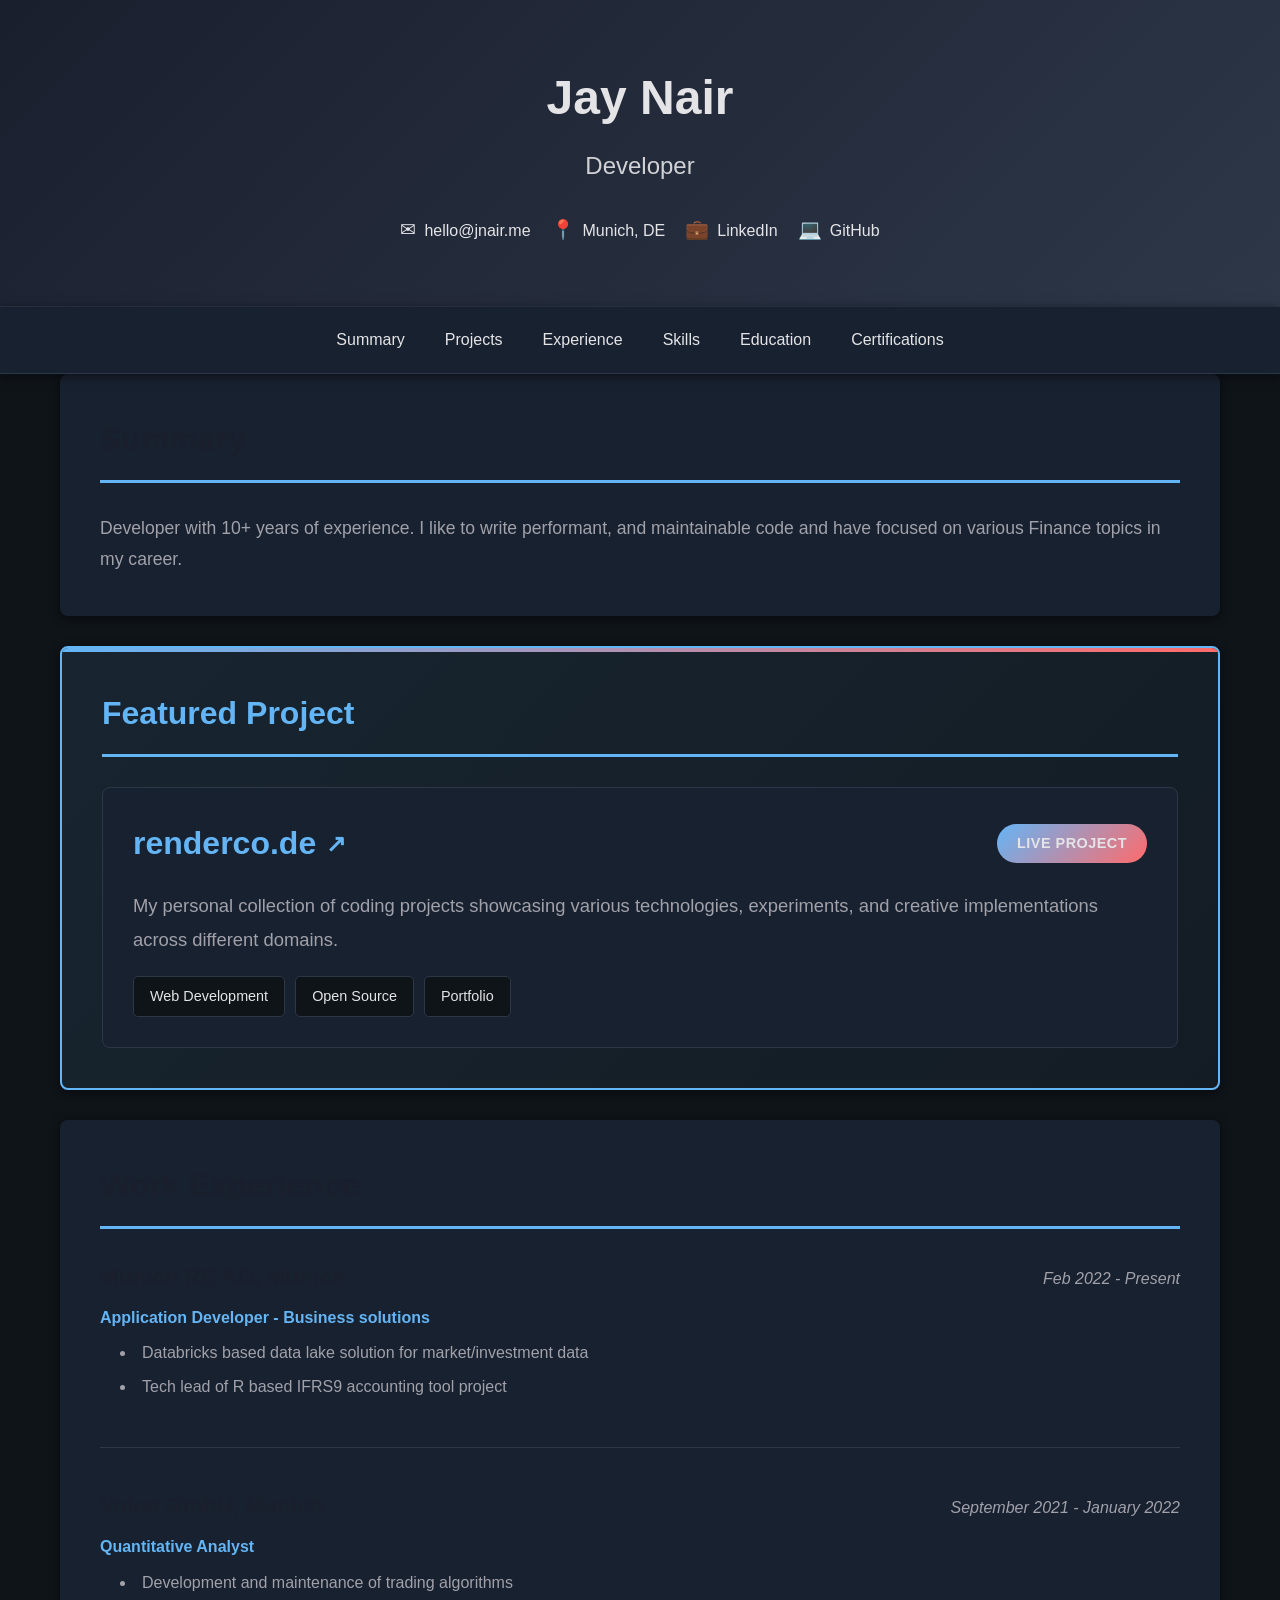
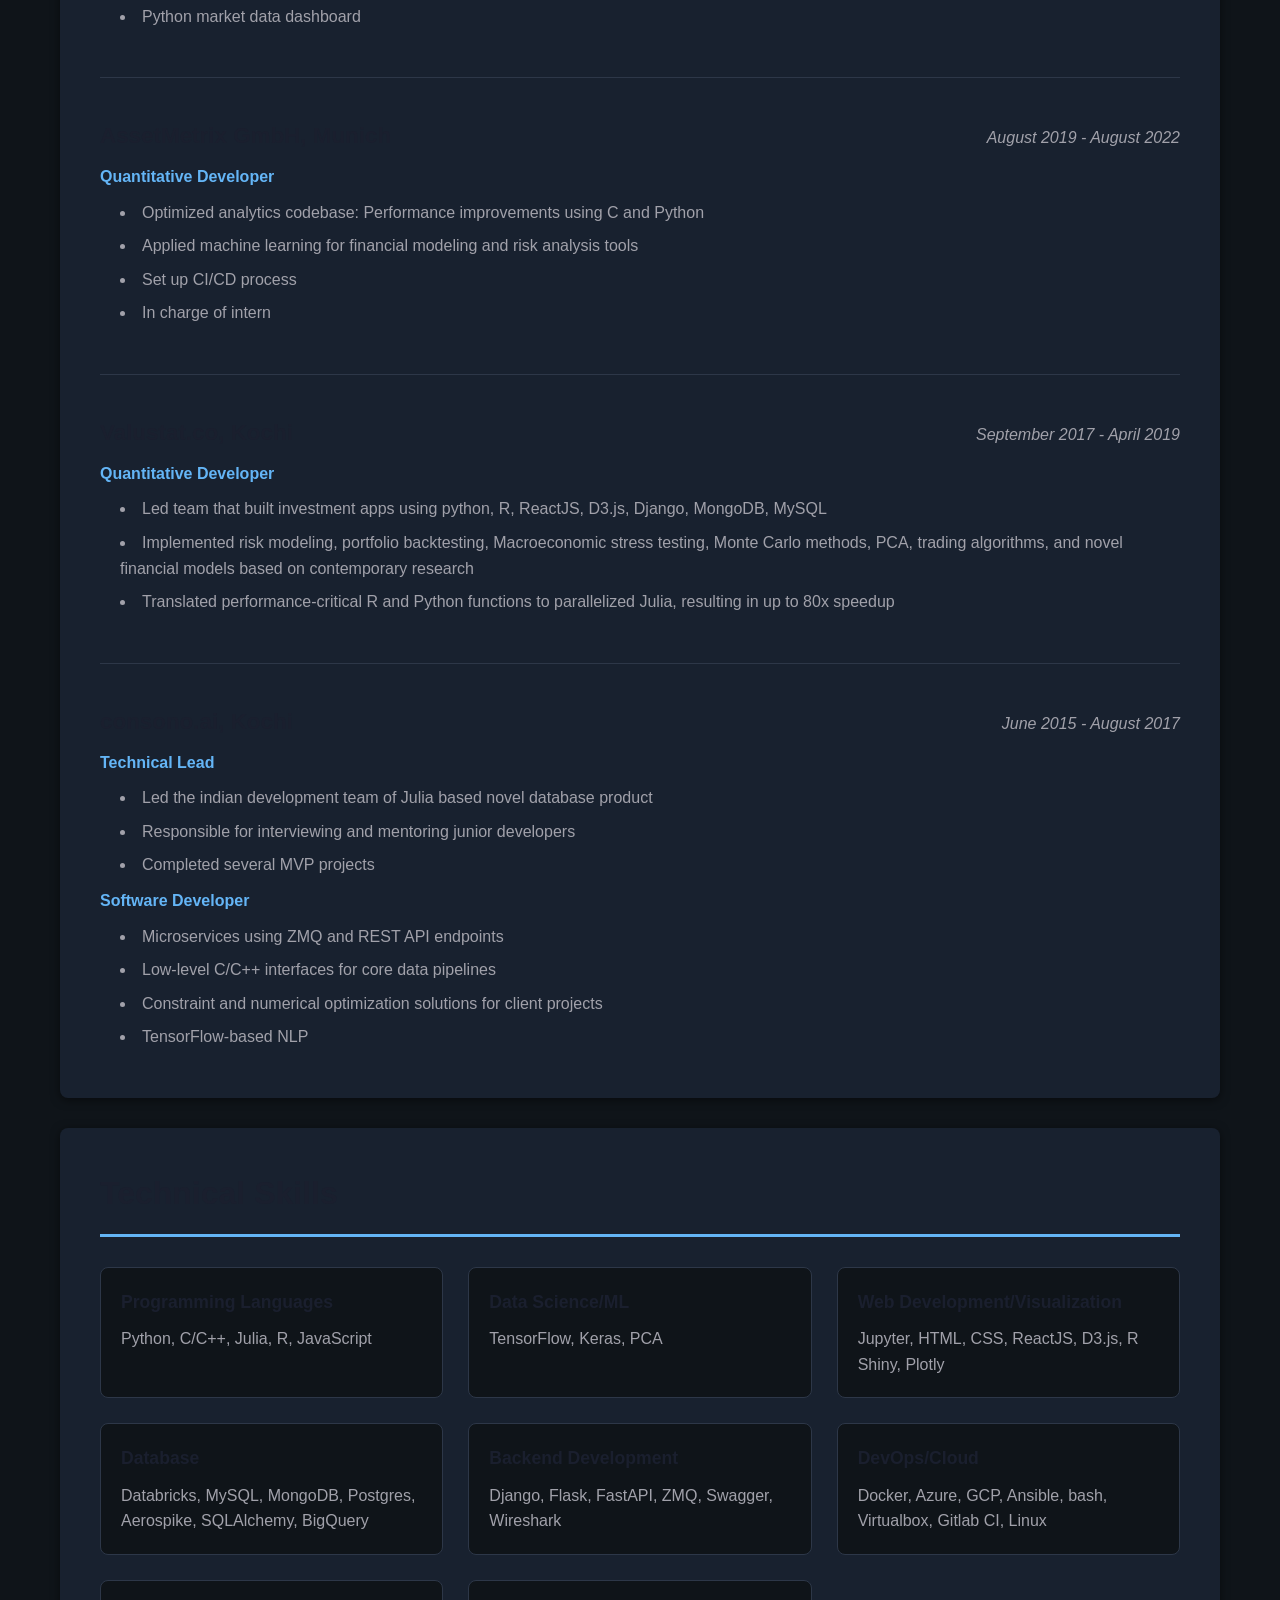
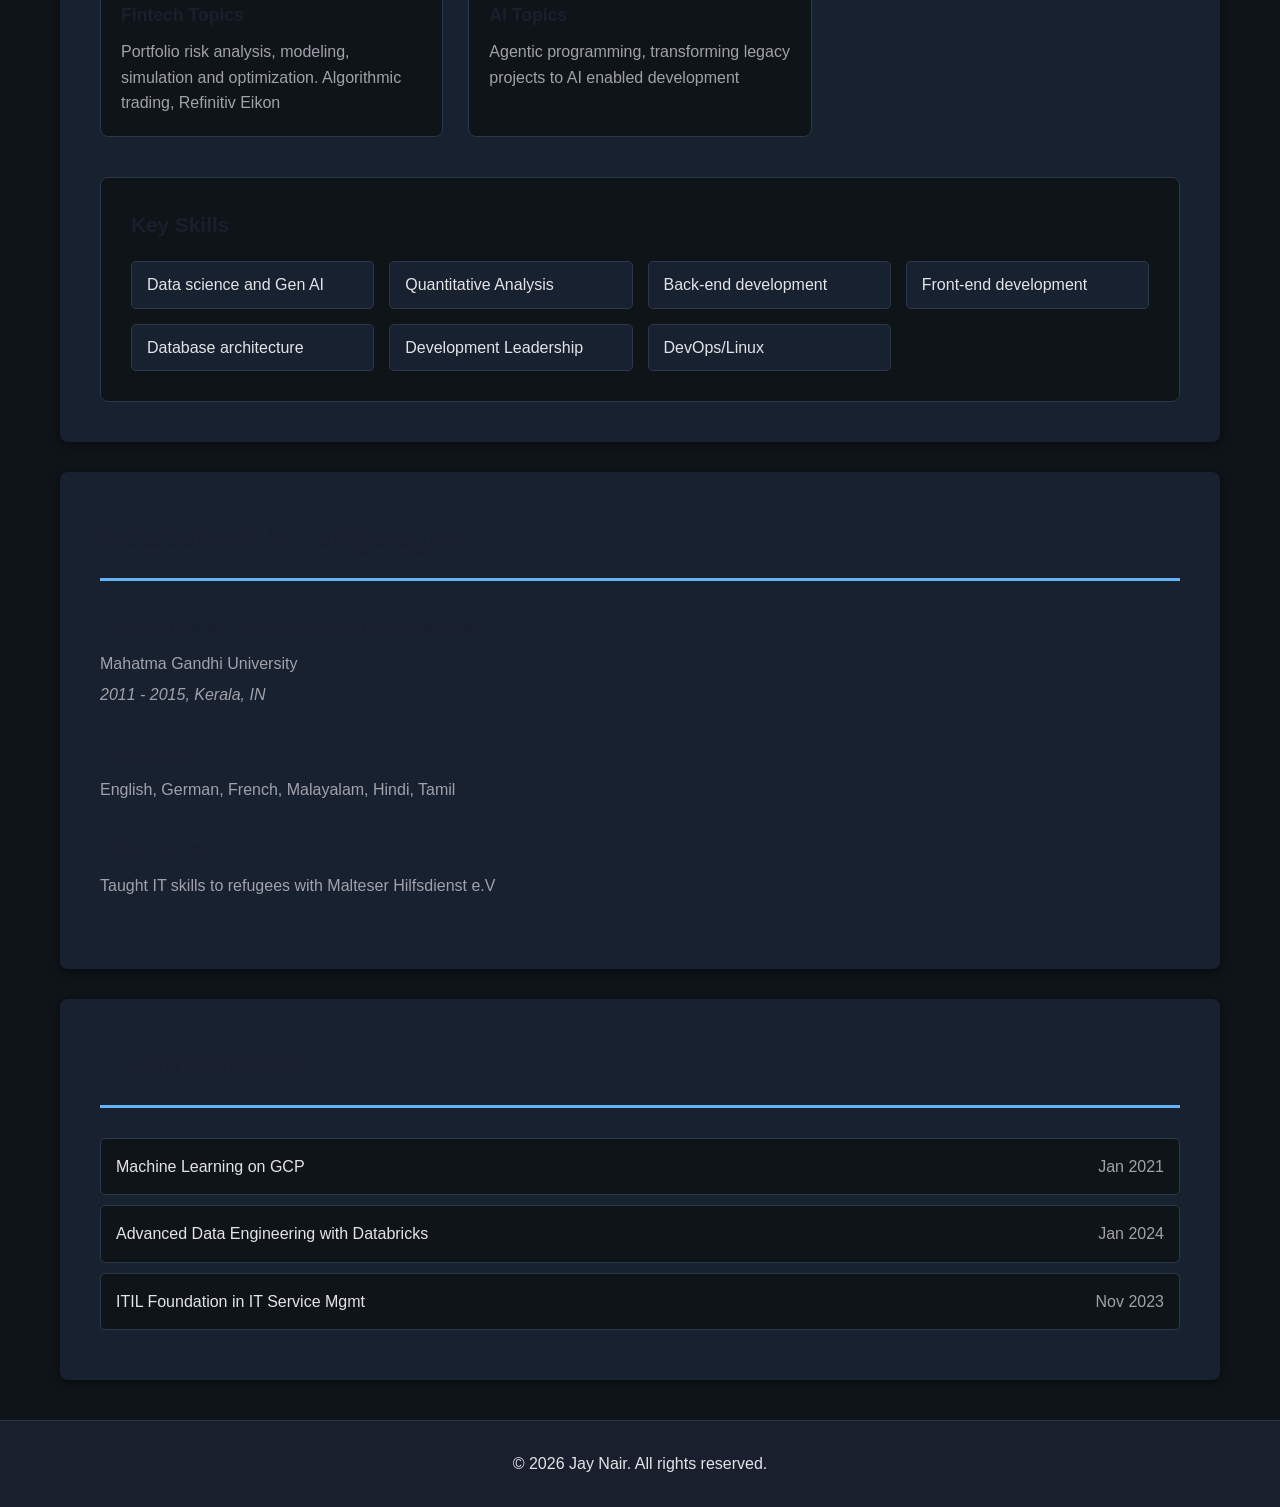
==== index.html @ 8ed6ddbe "initial" ====
<!DOCTYPE html>
<html lang="en">
<head>
    <meta charset="UTF-8">
    <meta name="viewport" content="width=device-width, initial-scale=1.0">
    <title>Jay Nair - Developer</title>
    <link rel="stylesheet" href="styles.css">
</head>
<body>
    <header class="header">
        <div class="container">
            <h1 class="name">Jay Nair</h1>
            <p class="title">Developer</p>
            <div class="contact-info">
                <a href="mailto:hello@jnair.me" class="contact-item">
                    <span class="icon">✉</span>
                    hello@jnair.me
                </a>
                <span class="contact-item">
                    <span class="icon">📍</span>
                    Munich, DE
                </span>
                <a href="https://linkedin.com/in/jnair19/" target="_blank" class="contact-item">
                    <span class="icon">💼</span>
                    LinkedIn
                </a>
                <a href="https://github.com/jayvn" target="_blank" class="contact-item">
                    <span class="icon">💻</span>
                    GitHub
                </a>
            </div>
        </div>
    </header>

    <nav class="nav">
        <div class="container">
            <button class="mobile-menu-toggle" aria-label="Toggle menu">☰</button>
            <ul class="nav-list">
                <li><a href="#summary">Summary</a></li>
                <li><a href="#projects">Projects</a></li>
                <li><a href="#experience">Experience</a></li>
                <li><a href="#skills">Skills</a></li>
                <li><a href="#education">Education</a></li>
                <li><a href="#certifications">Certifications</a></li>
            </ul>
        </div>
    </nav>

    <main class="container">
        <section id="summary" class="section">
            <h2 class="section-title">Summary</h2>
            <p class="summary-text">Developer with 10+ years of experience. I like to write performant, and maintainable code and have focused on various Finance topics in my career.</p>
        </section>

        <section id="projects" class="section featured-section">
            <h2 class="section-title">Featured Project</h2>
            <div class="project-card">
                <div class="project-header">
                    <h3 class="project-name">
                        <a href="https://renderco.de" target="_blank" class="project-link">
                            renderco.de
                            <span class="external-icon">↗</span>
                        </a>
                    </h3>
                    <span class="project-badge">Live Project</span>
                </div>
                <p class="project-description">
                    My personal collection of coding projects showcasing various technologies, experiments, and creative implementations across different domains.
                </p>
                <div class="project-tech">
                    <span class="tech-tag">Web Development</span>
                    <span class="tech-tag">Open Source</span>
                    <span class="tech-tag">Portfolio</span>
                </div>
            </div>
        </section>

        <section id="experience" class="section">
            <h2 class="section-title">Work Experience</h2>

            <div class="experience-item">
                <div class="experience-header">
                    <h3>Munich RE AG, Munich</h3>
                    <span class="date">Feb 2022 - Present</span>
                </div>
                <p class="role">Application Developer - Business solutions</p>
                <ul class="experience-list">
                    <li>Databricks based data lake solution for market/investment data</li>
                    <li>Tech lead of R based IFRS9 accounting tool project</li>
                </ul>
            </div>

            <div class="experience-item">
                <div class="experience-header">
                    <h3>Volue GmbH, Munich</h3>
                    <span class="date">September 2021 - January 2022</span>
                </div>
                <p class="role">Quantitative Analyst</p>
                <ul class="experience-list">
                    <li>Development and maintenance of trading algorithms</li>
                    <li>Python market data dashboard</li>
                </ul>
            </div>

            <div class="experience-item">
                <div class="experience-header">
                    <h3>AssetMetrix GmbH, Munich</h3>
                    <span class="date">August 2019 - August 2022</span>
                </div>
                <p class="role">Quantitative Developer</p>
                <ul class="experience-list">
                    <li>Optimized analytics codebase: Performance improvements using C and Python</li>
                    <li>Applied machine learning for financial modeling and risk analysis tools</li>
                    <li>Set up CI/CD process</li>
                    <li>In charge of intern</li>
                </ul>
            </div>

            <div class="experience-item">
                <div class="experience-header">
                    <h3>Valustat.co, Kochi</h3>
                    <span class="date">September 2017 - April 2019</span>
                </div>
                <p class="role">Quantitative Developer</p>
                <ul class="experience-list">
                    <li>Led team that built investment apps using python, R, ReactJS, D3.js, Django, MongoDB, MySQL</li>
                    <li>Implemented risk modeling, portfolio backtesting, Macroeconomic stress testing, Monte Carlo methods, PCA, trading algorithms, and novel financial models based on contemporary research</li>
                    <li>Translated performance-critical R and Python functions to parallelized Julia, resulting in up to 80x speedup</li>
                </ul>
            </div>

            <div class="experience-item">
                <div class="experience-header">
                    <h3>consono.ai, Kochi</h3>
                    <span class="date">June 2015 - August 2017</span>
                </div>
                <p class="role">Technical Lead</p>
                <ul class="experience-list">
                    <li>Led the indian development team of Julia based novel database product</li>
                    <li>Responsible for interviewing and mentoring junior developers</li>
                    <li>Completed several MVP projects</li>
                </ul>
                <p class="role">Software Developer</p>
                <ul class="experience-list">
                    <li>Microservices using ZMQ and REST API endpoints</li>
                    <li>Low-level C/C++ interfaces for core data pipelines</li>
                    <li>Constraint and numerical optimization solutions for client projects</li>
                    <li>TensorFlow-based NLP</li>
                </ul>
            </div>
        </section>

        <section id="skills" class="section">
            <h2 class="section-title">Technical Skills</h2>

            <div class="skills-grid">
                <div class="skill-category">
                    <h3>Programming Languages</h3>
                    <p>Python, C/C++, Julia, R, JavaScript</p>
                </div>

                <div class="skill-category">
                    <h3>Data Science/ML</h3>
                    <p>TensorFlow, Keras, PCA</p>
                </div>

                <div class="skill-category">
                    <h3>Web Development/Visualization</h3>
                    <p>Jupyter, HTML, CSS, ReactJS, D3.js, R Shiny, Plotly</p>
                </div>

                <div class="skill-category">
                    <h3>Database</h3>
                    <p>Databricks, MySQL, MongoDB, Postgres, Aerospike, SQLAlchemy, BigQuery</p>
                </div>

                <div class="skill-category">
                    <h3>Backend Development</h3>
                    <p>Django, Flask, FastAPI, ZMQ, Swagger, Wireshark</p>
                </div>

                <div class="skill-category">
                    <h3>DevOps/Cloud</h3>
                    <p>Docker, Azure, GCP, Ansible, bash, Virtualbox, Gitlab CI, Linux</p>
                </div>

                <div class="skill-category">
                    <h3>Fintech Topics</h3>
                    <p>Portfolio risk analysis, modeling, simulation and optimization. Algorithmic trading, Refinitiv Eikon</p>
                </div>

                <div class="skill-category">
                    <h3>AI Topics</h3>
                    <p>Agentic programming, transforming legacy projects to AI enabled development</p>
                </div>
            </div>

            <div class="key-skills">
                <h3>Key Skills</h3>
                <ul class="skills-list">
                    <li>Data science and Gen AI</li>
                    <li>Quantitative Analysis</li>
                    <li>Back-end development</li>
                    <li>Front-end development</li>
                    <li>Database architecture</li>
                    <li>Development Leadership</li>
                    <li>DevOps/Linux</li>
                </ul>
            </div>
        </section>

        <section id="education" class="section">
            <h2 class="section-title">Education & Languages</h2>

            <div class="education-item">
                <h3>Electronics & Communication Engineering</h3>
                <p>Mahatma Gandhi University</p>
                <p class="date">2011 - 2015, Kerala, IN</p>
            </div>

            <div class="languages">
                <h3>Languages</h3>
                <p>English, German, French, Malayalam, Hindi, Tamil</p>
            </div>

            <div class="volunteering">
                <h3>Volunteering</h3>
                <p>Taught IT skills to refugees with Malteser Hilfsdienst e.V</p>
            </div>
        </section>

        <section id="certifications" class="section">
            <h2 class="section-title">Certifications</h2>

            <ul class="cert-list">
                <li>
                    <span class="cert-name">Machine Learning on GCP</span>
                    <span class="cert-date">Jan 2021</span>
                </li>
                <li>
                    <span class="cert-name">Advanced Data Engineering with Databricks</span>
                    <span class="cert-date">Jan 2024</span>
                </li>
                <li>
                    <span class="cert-name">ITIL Foundation in IT Service Mgmt</span>
                    <span class="cert-date">Nov 2023</span>
                </li>
            </ul>
        </section>
    </main>

    <footer class="footer">
        <div class="container">
            <p>&copy; 2026 Jay Nair. All rights reserved.</p>
        </div>
    </footer>

    <script src="script.js"></script>
</body>
</html>
---- styles.css ----
* {
    margin: 0;
    padding: 0;
    box-sizing: border-box;
}

:root {
    --primary-color: #1a1f2e;
    --secondary-color: #64b5f6;
    --accent-color: #ff6b6b;
    --text-color: #e4e4e7;
    --text-light: #a1a1aa;
    --bg-color: #0f1419;
    --white: #18212f;
    --border-color: #2d3748;
    --shadow: 0 2px 10px rgba(0, 0, 0, 0.5);
}

body {
    font-family: -apple-system, BlinkMacSystemFont, 'Segoe UI', Roboto, 'Helvetica Neue', Arial, sans-serif;
    line-height: 1.6;
    color: var(--text-color);
    background-color: var(--bg-color);
}

.container {
    max-width: 1200px;
    margin: 0 auto;
    padding: 0 20px;
}

/* Header */
.header {
    background: linear-gradient(135deg, #1a1f2e 0%, #2d3748 100%);
    color: var(--text-color);
    padding: 60px 20px;
    text-align: center;
    border-bottom: 1px solid var(--border-color);
}

.name {
    font-size: 3rem;
    font-weight: 700;
    margin-bottom: 10px;
}

.title {
    font-size: 1.5rem;
    opacity: 0.9;
    margin-bottom: 30px;
}

.contact-info {
    display: flex;
    flex-wrap: wrap;
    justify-content: center;
    gap: 20px;
    margin-top: 20px;
}

.contact-item {
    display: inline-flex;
    align-items: center;
    gap: 8px;
    color: var(--text-color);
    text-decoration: none;
    transition: color 0.3s;
}

.contact-item:hover {
    color: var(--secondary-color);
}

.icon {
    font-size: 1.2rem;
}

/* Navigation */
.nav {
    background-color: var(--white);
    box-shadow: var(--shadow);
    position: sticky;
    top: 0;
    z-index: 100;
    border-bottom: 1px solid var(--border-color);
}

.nav .container {
    position: relative;
}

.mobile-menu-toggle {
    display: none;
    background: none;
    border: none;
    font-size: 1.5rem;
    cursor: pointer;
    padding: 15px;
}

.nav-list {
    list-style: none;
    display: flex;
    justify-content: center;
    gap: 40px;
    padding: 20px 0;
}

.nav-list a {
    color: var(--text-color);
    text-decoration: none;
    font-weight: 500;
    transition: color 0.3s;
    position: relative;
}

.nav-list a::after {
    content: '';
    position: absolute;
    bottom: -5px;
    left: 0;
    width: 0;
    height: 2px;
    background-color: var(--secondary-color);
    transition: width 0.3s;
}

.nav-list a:hover {
    color: var(--secondary-color);
}

.nav-list a:hover::after {
    width: 100%;
}

/* Main content */
main {
    padding: 40px 20px;
}

.section {
    background-color: var(--white);
    border-radius: 8px;
    padding: 40px;
    margin-bottom: 30px;
    box-shadow: var(--shadow);
}

.section-title {
    font-size: 2rem;
    color: var(--primary-color);
    margin-bottom: 30px;
    padding-bottom: 15px;
    border-bottom: 3px solid var(--secondary-color);
}

/* Summary */
.summary-text {
    font-size: 1.1rem;
    line-height: 1.8;
    color: var(--text-light);
}

/* Featured Projects Section */
.featured-section {
    background: linear-gradient(135deg, rgba(100, 181, 246, 0.1) 0%, rgba(100, 181, 246, 0.05) 100%);
    border: 2px solid var(--secondary-color);
    position: relative;
    overflow: hidden;
}

.featured-section::before {
    content: '';
    position: absolute;
    top: 0;
    left: 0;
    width: 100%;
    height: 4px;
    background: linear-gradient(90deg, var(--secondary-color), var(--accent-color));
}

.featured-section .section-title {
    color: var(--secondary-color);
    border-bottom-color: var(--secondary-color);
}

.project-card {
    background-color: var(--white);
    border-radius: 8px;
    padding: 30px;
    border: 1px solid var(--border-color);
    transition: transform 0.3s ease, box-shadow 0.3s ease;
}

.project-card:hover {
    transform: translateY(-5px);
    box-shadow: 0 8px 20px rgba(100, 181, 246, 0.3);
}

.project-header {
    display: flex;
    justify-content: space-between;
    align-items: center;
    margin-bottom: 20px;
    flex-wrap: wrap;
    gap: 15px;
}

.project-name {
    font-size: 2rem;
    margin: 0;
}

.project-link {
    color: var(--secondary-color);
    text-decoration: none;
    display: inline-flex;
    align-items: center;
    gap: 10px;
    transition: color 0.3s;
}

.project-link:hover {
    color: var(--accent-color);
}

.external-icon {
    font-size: 1.5rem;
    transition: transform 0.3s;
}

.project-link:hover .external-icon {
    transform: translate(3px, -3px);
}

.project-badge {
    background: linear-gradient(135deg, var(--secondary-color), var(--accent-color));
    color: var(--text-color);
    padding: 8px 20px;
    border-radius: 20px;
    font-size: 0.9rem;
    font-weight: 600;
    text-transform: uppercase;
    letter-spacing: 0.5px;
}

.project-description {
    font-size: 1.15rem;
    line-height: 1.8;
    color: var(--text-light);
    margin-bottom: 20px;
}

.project-tech {
    display: flex;
    flex-wrap: wrap;
    gap: 10px;
}

.tech-tag {
    background-color: var(--bg-color);
    color: var(--text-color);
    padding: 8px 16px;
    border-radius: 5px;
    font-size: 0.9rem;
    border: 1px solid var(--border-color);
    transition: background-color 0.3s, border-color 0.3s;
}

.tech-tag:hover {
    background-color: var(--secondary-color);
    border-color: var(--secondary-color);
}

/* Experience */
.experience-item {
    margin-bottom: 40px;
    padding-bottom: 40px;
    border-bottom: 1px solid var(--border-color);
}

.experience-item:last-child {
    border-bottom: none;
    margin-bottom: 0;
    padding-bottom: 0;
}

.experience-header {
    display: flex;
    justify-content: space-between;
    align-items: baseline;
    margin-bottom: 10px;
    flex-wrap: wrap;
    gap: 10px;
}

.experience-header h3 {
    font-size: 1.4rem;
    color: var(--primary-color);
}

.date {
    color: var(--text-light);
    font-style: italic;
}

.role {
    font-weight: 600;
    color: var(--secondary-color);
    margin: 10px 0;
}

.experience-list {
    list-style-position: inside;
    margin-left: 20px;
}

.experience-list li {
    margin: 8px 0;
    color: var(--text-light);
}

/* Skills */
.skills-grid {
    display: grid;
    grid-template-columns: repeat(auto-fit, minmax(280px, 1fr));
    gap: 25px;
    margin-bottom: 40px;
}

.skill-category {
    background-color: var(--bg-color);
    padding: 20px;
    border-radius: 8px;
    border-left: 4px solid var(--secondary-color);
    border: 1px solid var(--border-color);
}

.skill-category h3 {
    color: var(--primary-color);
    margin-bottom: 10px;
    font-size: 1.1rem;
}

.skill-category p {
    color: var(--text-light);
    line-height: 1.6;
}

.key-skills {
    background-color: var(--bg-color);
    padding: 30px;
    border-radius: 8px;
    border: 1px solid var(--border-color);
}

.key-skills h3 {
    color: var(--primary-color);
    margin-bottom: 20px;
    font-size: 1.3rem;
}

.skills-list {
    list-style: none;
    display: grid;
    grid-template-columns: repeat(auto-fit, minmax(200px, 1fr));
    gap: 15px;
}

.skills-list li {
    padding: 10px 15px;
    background-color: var(--white);
    border-radius: 5px;
    color: var(--text-color);
    border: 1px solid var(--border-color);
}

/* Education */
.education-item,
.languages,
.volunteering {
    margin-bottom: 30px;
}

.education-item h3,
.languages h3,
.volunteering h3 {
    color: var(--primary-color);
    margin-bottom: 10px;
}

.education-item p,
.languages p,
.volunteering p {
    color: var(--text-light);
    margin: 5px 0;
}

/* Certifications */
.cert-list {
    list-style: none;
}

.cert-list li {
    display: flex;
    justify-content: space-between;
    padding: 15px;
    margin-bottom: 10px;
    background-color: var(--bg-color);
    border-radius: 5px;
    border-left: 4px solid var(--secondary-color);
    border: 1px solid var(--border-color);
}

.cert-name {
    font-weight: 500;
    color: var(--text-color);
}

.cert-date {
    color: var(--text-light);
}

/* Footer */
.footer {
    background-color: var(--primary-color);
    color: var(--text-color);
    text-align: center;
    padding: 30px 20px;
    margin-top: 40px;
    border-top: 1px solid var(--border-color);
}

/* Responsive design */
@media (max-width: 768px) {
    .name {
        font-size: 2rem;
    }

    .title {
        font-size: 1.2rem;
    }

    .contact-info {
        flex-direction: column;
        gap: 10px;
    }

    .mobile-menu-toggle {
        display: block;
    }

    .nav-list {
        flex-direction: column;
        gap: 0;
        max-height: 0;
        overflow: hidden;
        transition: max-height 0.3s ease-out;
        padding: 0;
    }

    .nav-list.active {
        max-height: 400px;
        padding: 20px 0;
    }

    .nav-list li {
        text-align: center;
        padding: 10px 0;
    }

    .section {
        padding: 25px;
    }

    .section-title {
        font-size: 1.5rem;
    }

    .experience-header {
        flex-direction: column;
        align-items: flex-start;
    }

    .skills-grid {
        grid-template-columns: 1fr;
    }

    .skills-list {
        grid-template-columns: 1fr;
    }

    .cert-list li {
        flex-direction: column;
        gap: 5px;
    }
}

/* Smooth scroll */
html {
    scroll-behavior: smooth;
}

/* Print styles */
@media print {
    .nav,
    .footer {
        display: none;
    }

    .section {
        box-shadow: none;
        page-break-inside: avoid;
    }

    body {
        background-color: #ffffff;
    }

    :root {
        --text-color: #333;
        --text-light: #666;
        --bg-color: #f8f9fa;
        --white: #ffffff;
        --border-color: #e0e0e0;
    }
}
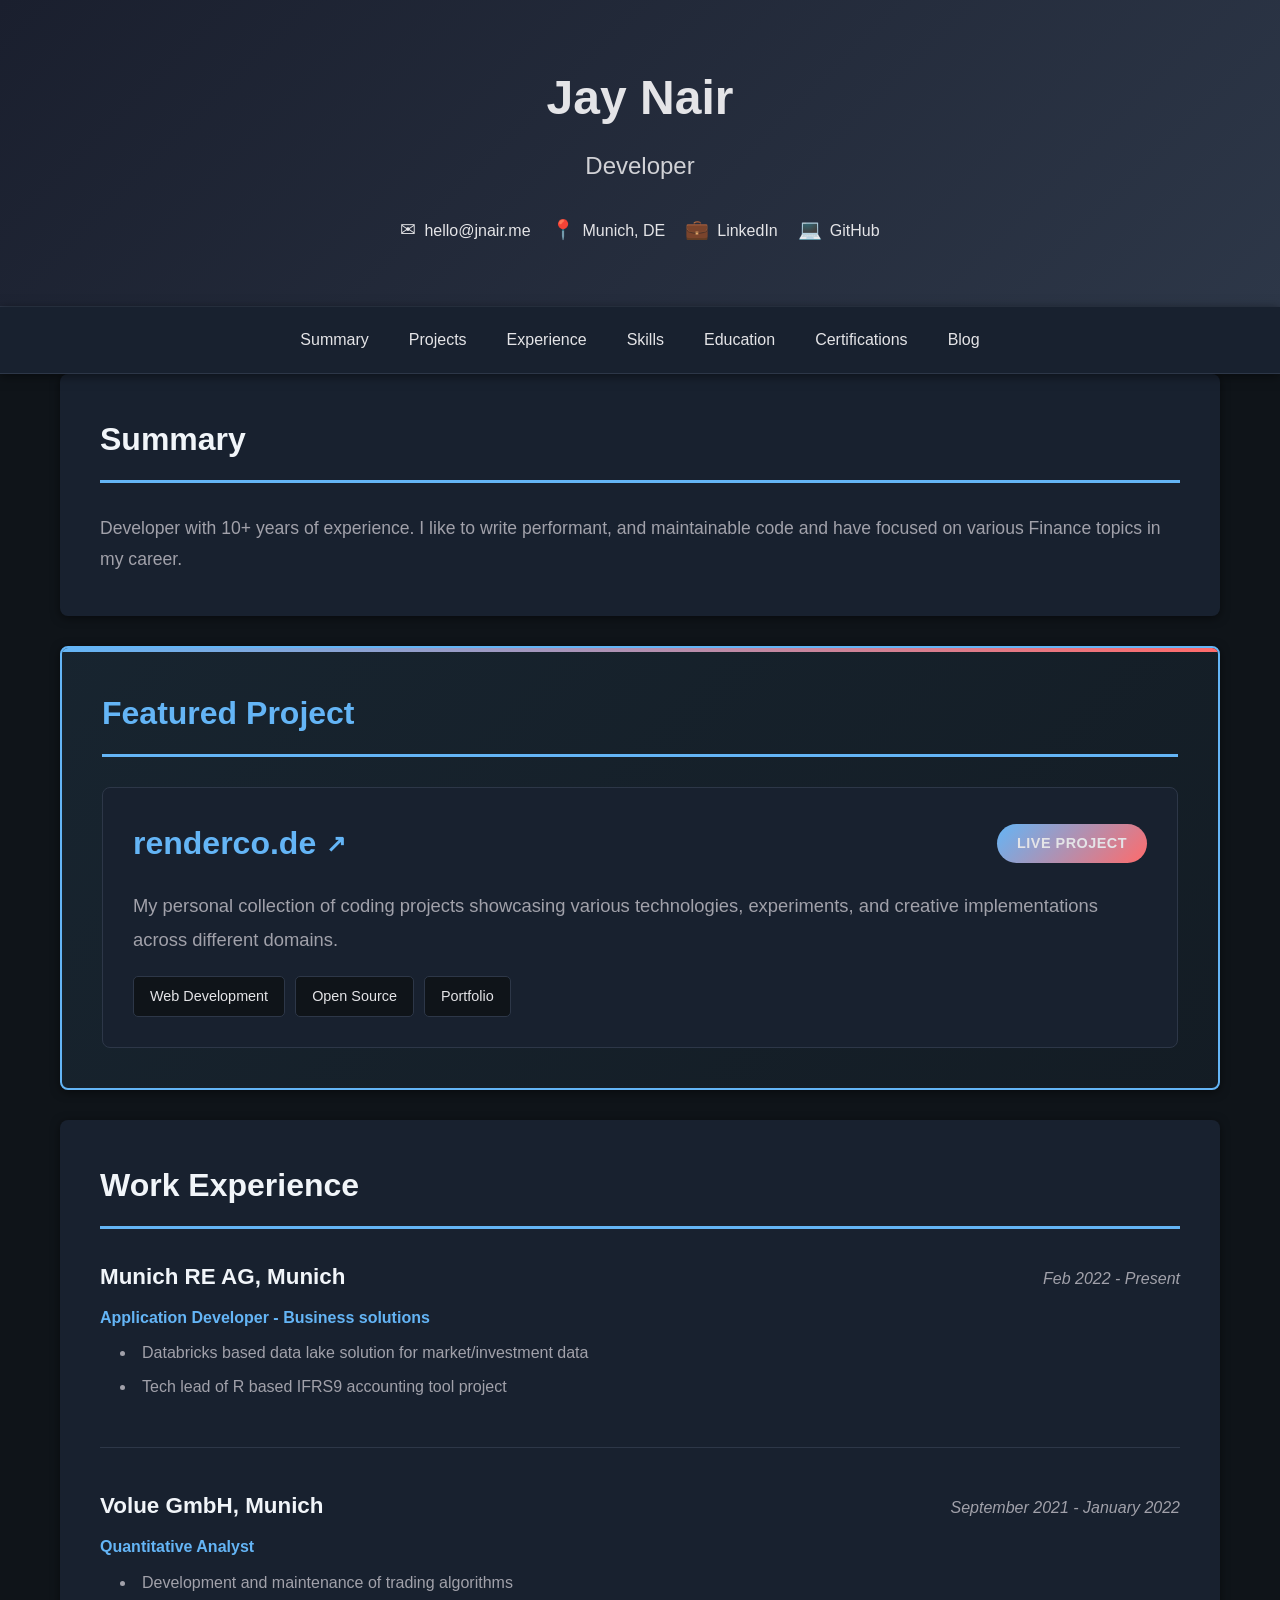
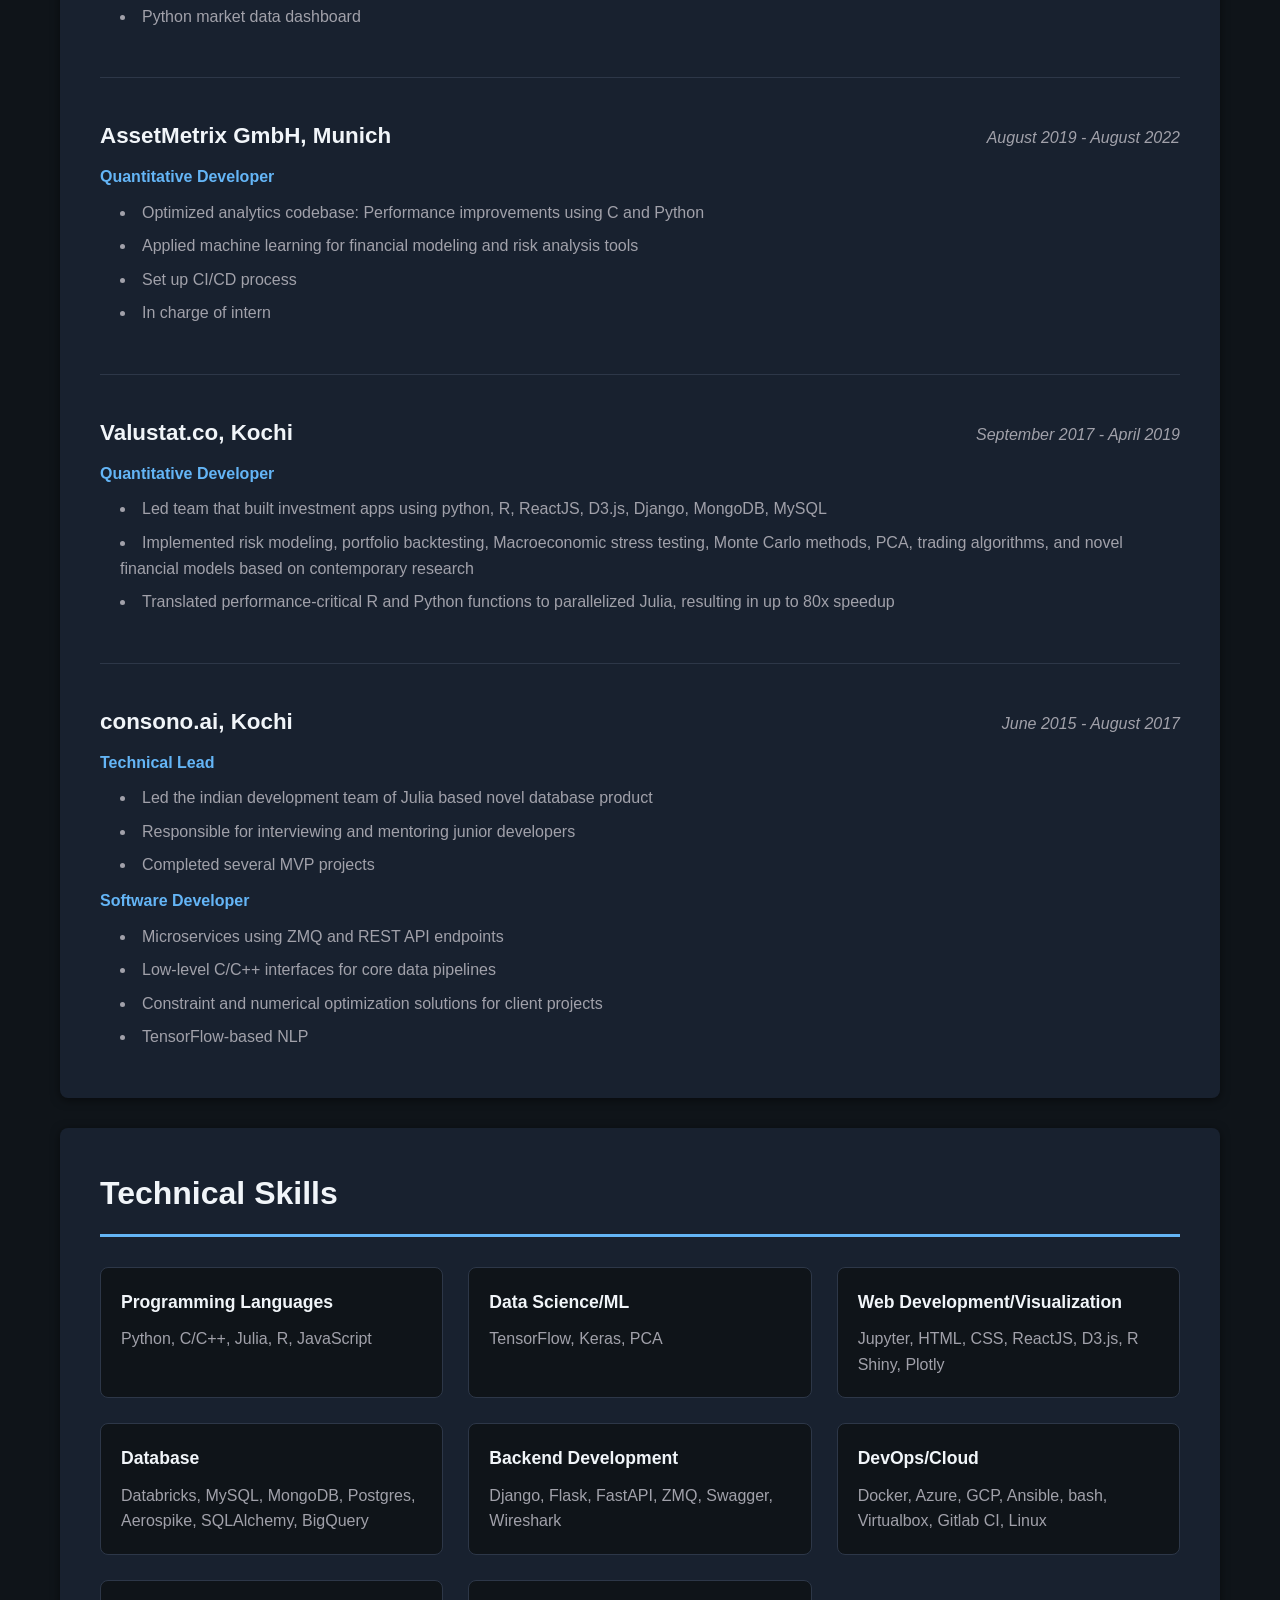
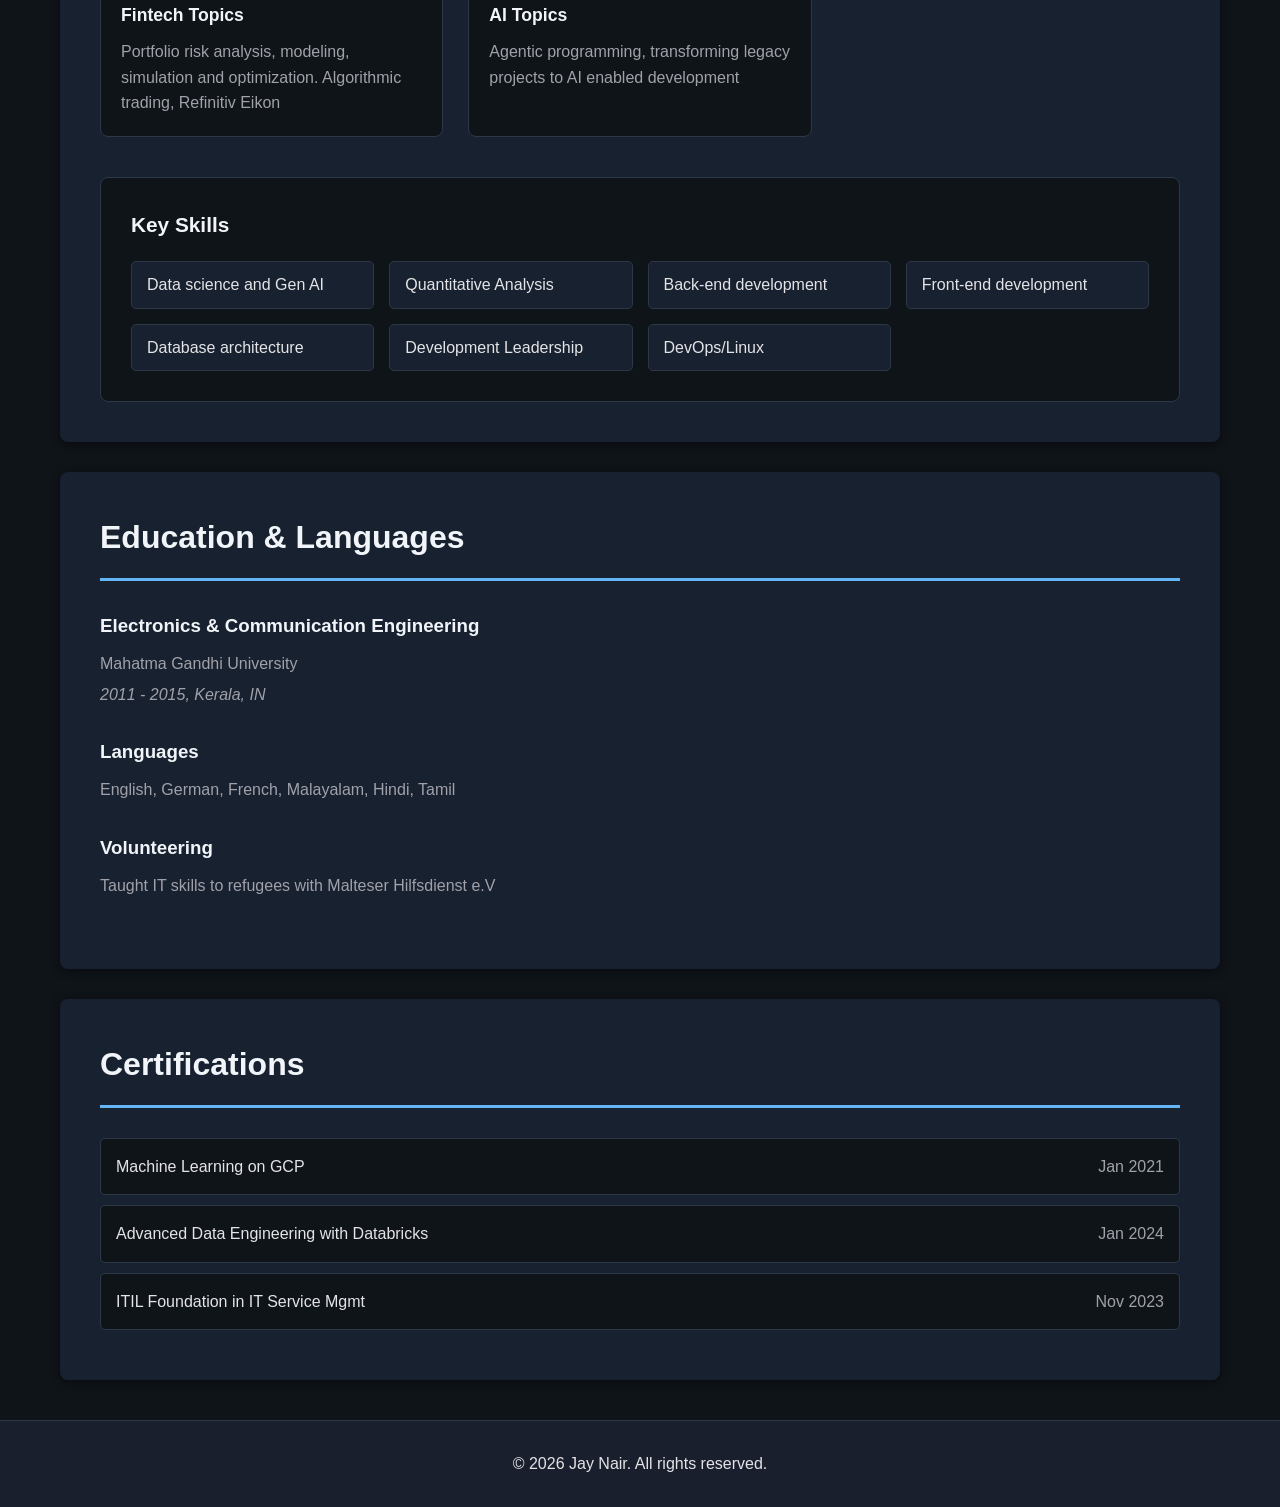
==== commit e0b25806: "Add blog feature with JSON-based content loading - Create blog.html as the main blog page - Add blog" ====
--- a/index.html
+++ b/index.html
@@ -42,6 +42,7 @@
                 <li><a href="#skills">Skills</a></li>
                 <li><a href="#education">Education</a></li>
                 <li><a href="#certifications">Certifications</a></li>
+                <li><a href="blog.html">Blog</a></li>
             </ul>
         </div>
     </nav>
--- a/styles.css
+++ b/styles.css
@@ -5,7 +5,7 @@
 }
 
 :root {
-    --primary-color: #1a1f2e;
+    --primary-color: #f1f5f9;
     --secondary-color: #64b5f6;
     --accent-color: #ff6b6b;
     --text-color: #e4e4e7;
@@ -423,7 +423,7 @@
 
 /* Footer */
 .footer {
-    background-color: var(--primary-color);
+    background-color: #1a1f2e;
     color: var(--text-color);
     text-align: center;
     padding: 30px 20px;
@@ -482,6 +482,19 @@
         align-items: flex-start;
     }
 
+    .project-header {
+        flex-direction: column;
+        align-items: flex-start;
+    }
+
+    .project-name {
+        font-size: 1.5rem;
+    }
+
+    .project-card {
+        padding: 20px;
+    }
+
     .skills-grid {
         grid-template-columns: 1fr;
     }
@@ -503,6 +516,7 @@
 
 /* Print styles */
 @media print {
+
     .nav,
     .footer {
         display: none;
@@ -525,3 +539,107 @@
         --border-color: #e0e0e0;
     }
 }
+/* Blog Styles */
+.blog-preview {
+    margin-bottom: 30px;
+    padding-bottom: 30px;
+    border-bottom: 1px solid var(--border-color);
+}
+
+.blog-preview:last-child {
+    border-bottom: none;
+    margin-bottom: 0;
+    padding-bottom: 0;
+}
+
+.blog-preview h3 {
+    margin-bottom: 10px;
+    font-size: 1.5rem;
+}
+
+.blog-preview h3 a {
+    color: var(--primary-color);
+    text-decoration: none;
+    transition: color 0.3s;
+}
+
+.blog-preview h3 a:hover {
+    color: var(--secondary-color);
+}
+
+.blog-preview .date {
+    font-size: 0.9rem;
+    color: var(--text-light);
+    margin-bottom: 15px;
+}
+
+.blog-preview .summary {
+    margin-bottom: 15px;
+    color: var(--text-color);
+}
+
+.read-more {
+    color: var(--secondary-color);
+    text-decoration: none;
+    font-weight: 500;
+    transition: color 0.3s;
+}
+
+.read-more:hover {
+    color: var(--accent-color);
+}
+
+.blog-post-container {
+    animation: fadeIn 0.5s ease-in-out;
+}
+
+@keyframes fadeIn {
+    from { opacity: 0; transform: translateY(10px); }
+    to { opacity: 1; transform: translateY(0); }
+}
+
+.back-link {
+    display: inline-block;
+    margin-bottom: 20px;
+    color: var(--secondary-color);
+    text-decoration: none;
+    font-weight: 500;
+}
+
+.back-link:hover {
+    text-decoration: underline;
+}
+
+.blog-post h1 {
+    font-size: 2.5rem;
+    margin-bottom: 10px;
+    color: var(--primary-color);
+}
+
+.post-meta {
+    color: var(--text-light);
+    margin-bottom: 30px;
+    font-style: italic;
+    border-bottom: 1px solid var(--border-color);
+    padding-bottom: 20px;
+}
+
+.post-content p {
+    margin-bottom: 20px;
+    line-height: 1.8;
+}
+
+.post-content h2, .post-content h3 {
+    margin-top: 30px;
+    margin-bottom: 15px;
+    color: var(--primary-color);
+}
+
+.post-content ul {
+    margin-bottom: 20px;
+    margin-left: 20px;
+}
+
+.post-content li {
+    margin-bottom: 10px;
+}
